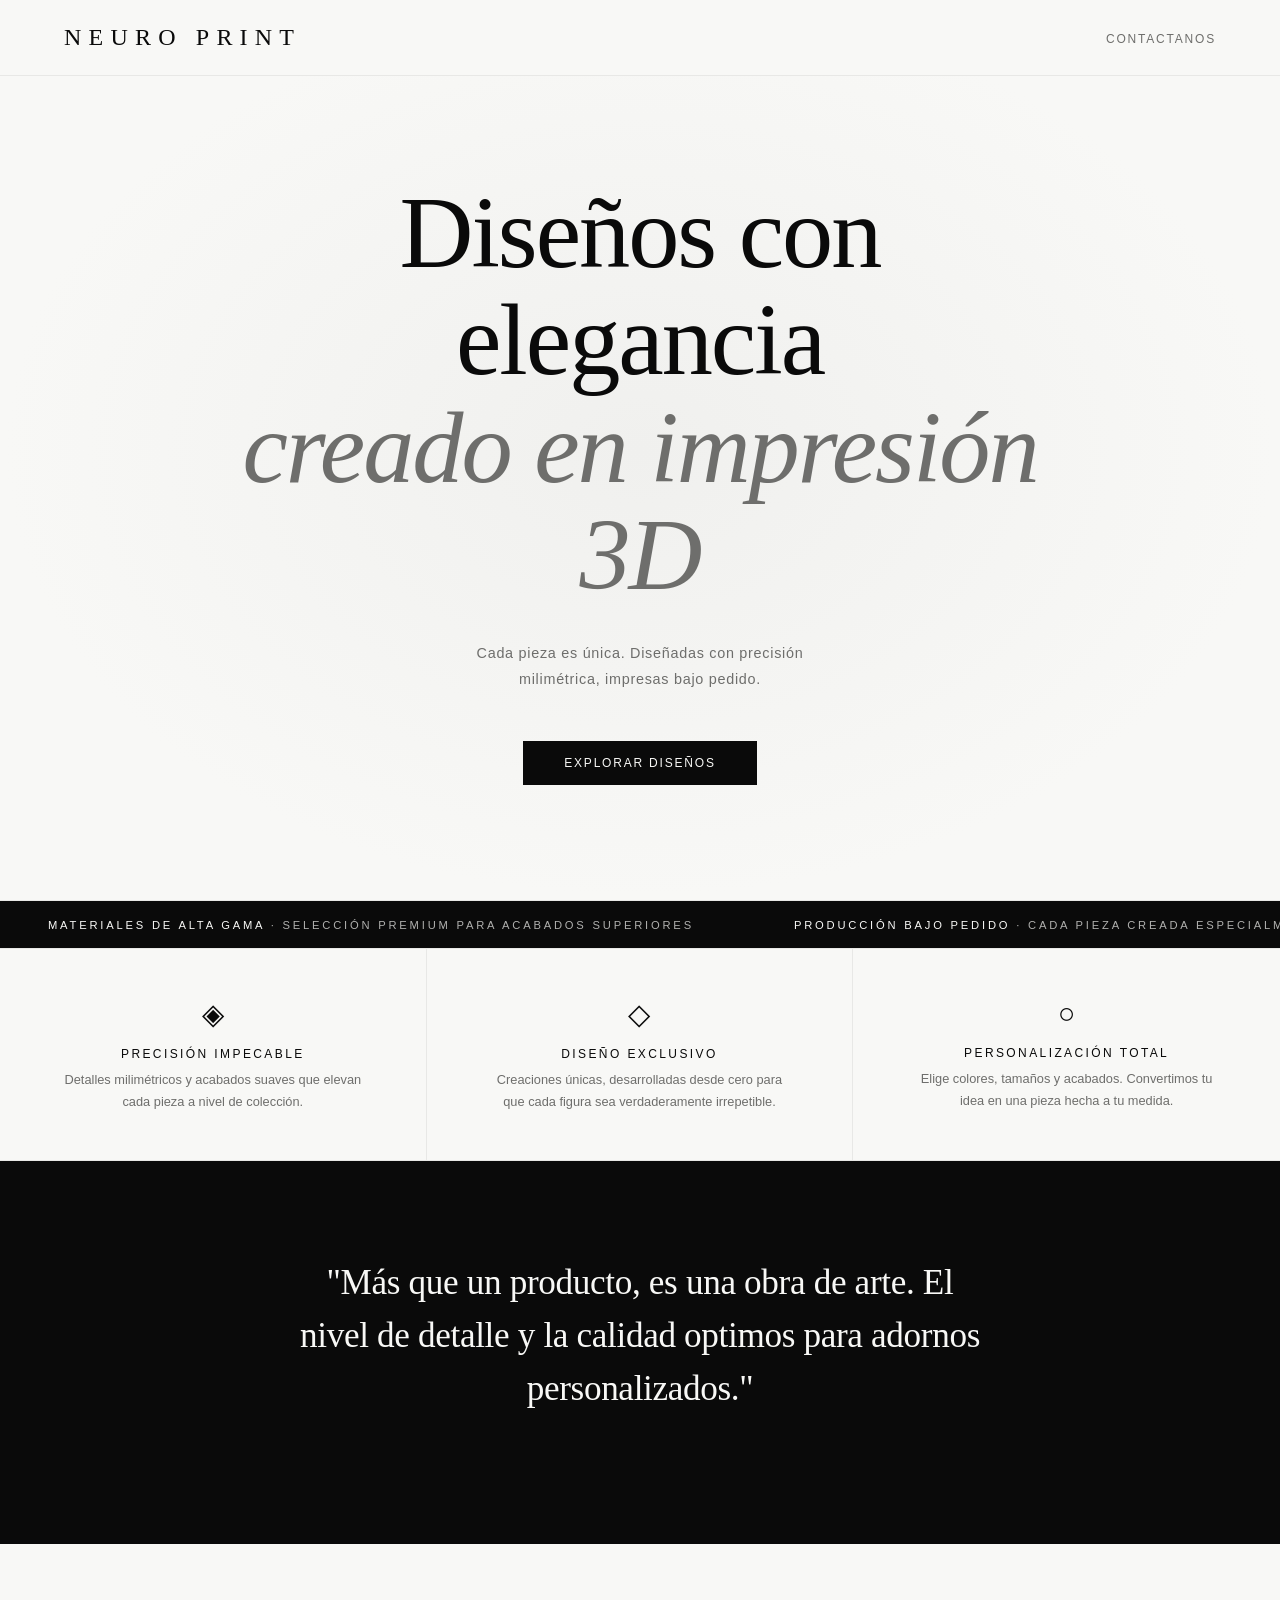
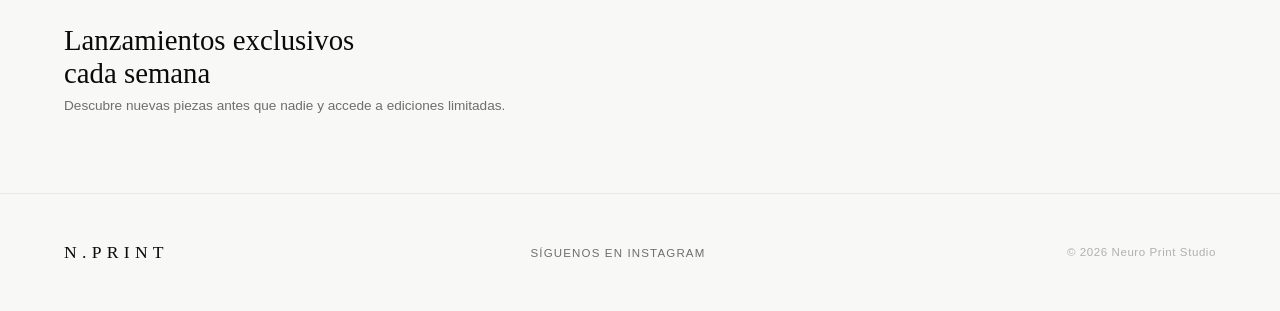
==== index.html @ f8717e04 "first commit" ====
<!DOCTYPE html>
<html lang="es">
<head>
<meta charset="UTF-8">
<meta name="viewport" content="width=device-width, initial-scale=1.0">
<title>NEURO PRINT</title>
<link rel="stylesheet" href="styles.css">
</head>
<body>

<!-- NAV -->
<nav>
  <div class="logo">NEURO PRINT</div>
  <ul class="nav-links">
    
    <li>
  <a href="https://wa.me/593983036256" target="_blank" rel="noopener noreferrer">
    Contactanos
  </a>
</li>
  </ul>
  

</nav>

<!-- HERO -->
<section class="hero">

 <h1>Diseños con elegancia<br><em>creado en impresión 3D</em></h1>
  <p class="hero-sub">Cada pieza es única. Diseñadas con precisión milimétrica, impresas bajo pedido.</p>
  <div class="hero-cta">
<a href="products.html" class="btn-primary">Explorar diseños</a>
  </div>
</section>

<!-- MARQUEE -->
<div class="marquee-wrap">
  <div class="marquee-inner">
  <span><b>Materiales de alta gama</b> · Selección premium para acabados superiores</span>
  <span><b>Producción bajo pedido</b> · Cada pieza creada especialmente para ti</span>
  <span><b>Detalle de precisión</b> · Superficies finas y definidas al máximo nivel</span>
  <span><b>Acabado artístico</b> · Toque final cuidado pieza por pieza</span>
  <span><b>Diseño exclusivo</b> · Ediciones únicas y limitadas</span>

  <span><b>Materiales de alta gama</b> · Selección premium para acabados superiores</span>
  <span><b>Producción bajo pedido</b> · Cada pieza creada especialmente para ti</span>
  <span><b>Detalle de precisión</b> · Superficies finas y definidas al máximo nivel</span>
  <span><b>Acabado artístico</b> · Toque final cuidado pieza por pieza</span>
  <span><b>Diseño exclusivo</b> · Ediciones únicas y limitadas</span>
</div>
</div>

<!-- PRODUCTS -->
<section id="productos">


<!-- FEATURES -->
<div class="feature-strip">
  <div class="feature-item">
    <span class="feature-icon">◈</span>
    <p class="feature-title">Precisión impecable</p>
    <p class="feature-text">
      Detalles milimétricos y acabados suaves que elevan cada pieza a nivel de colección.
    </p>
  </div>

  <div class="feature-item">
    <span class="feature-icon">◇</span>
    <p class="feature-title">Diseño exclusivo</p>
    <p class="feature-text">
      Creaciones únicas, desarrolladas desde cero para que cada figura sea verdaderamente irrepetible.
    </p>
  </div>

  <div class="feature-item">
    <span class="feature-icon">○</span>
    <p class="feature-title">Personalización total</p>
    <p class="feature-text">
      Elige colores, tamaños y acabados. Convertimos tu idea en una pieza hecha a tu medida.
    </p>
  </div>
</div>

<!-- TESTIMONIAL -->
<div class="testimonial-section">
  <p class="testimonial-quote">
    "Más que un producto, es una obra de arte. El nivel de detalle y la calidad optimos para adornos personalizados."
  </p>
  
</div>

<!-- NEWSLETTER -->
<div class="newsletter">
  <div class="newsletter-text">
    <h3>Lanzamientos exclusivos<br>cada semana</h3>
    <p>
      Descubre nuevas piezas antes que nadie y accede a ediciones limitadas.
    </p>
  </div>

  
</div>

<!-- FOOTER -->
<footer>
  <div class="footer-logo">N.PRINT</div>
  <ul class="footer-links">
    <li>
  <a href="https://www.instagram.com/neuroprint26/" target="_blank" rel="noopener noreferrer">
    Síguenos en Instagram
  </a>
</li>

  </ul>
  <p class="footer-copy">© 2026 Neuro Print Studio</p>
</footer>

<!-- MODAL -->
<div class="modal-overlay" id="modal" onclick="closeModal(event)">
  <div class="modal" id="modalContent">
    <div class="modal-img" id="modalImg"></div>
    <div class="modal-content">
      <button class="modal-close" onclick="document.getElementById('modal').classList.remove('open')">×</button>
      <p class="modal-cat" id="modalCat"></p>
      <h2 class="modal-name" id="modalName"></h2>
      <p class="modal-desc" id="modalDesc"></p>
      <div class="modal-specs" id="modalSpecs"></div>
      <p class="modal-price" id="modalPrice"></p>
      <button class="modal-add" onclick="addToCart()">Agregar al carrito</button>
    </div>
  </div>
</div>

<!-- TOAST -->
<div class="toast" id="toast"></div>

<script src="app.js"></script>
</body>
</html>
---- styles.css ----
* { margin: 0; padding: 0; box-sizing: border-box; }

:root {
  --black: #0a0a0a;
  --white: #f8f8f6;
  --gray-100: #e8e8e6;
  --gray-300: #b0b0ae;
  --gray-500: #6e6e6c;
  --gray-700: #3a3a38;
  --accent: #1a1a1a;
}

body {
  background: var(--white);
  color: var(--black);
  font-family: 'Georgia', serif;
  overflow-x: hidden;
}

/* ─── NAV ─── */
nav {
  position: fixed;
  top: 0; left: 0; right: 0;
  z-index: 100;
  display: flex;
  justify-content: space-between;
  align-items: center;
  padding: 1.5rem 5vw;
  background: var(--white);
  border-bottom: 1px solid var(--gray-100);
}

.logo {
  font-size: 1.5rem;
  font-weight: normal;
  letter-spacing: 0.3em;
  text-transform: uppercase;
  color: var(--black);
}

.nav-links {
  display: flex;
  gap: 2.5rem;
  list-style: none;
}

.nav-links a {
  font-family: 'Helvetica Neue', sans-serif;
  font-size: 0.75rem;
  letter-spacing: 0.15em;
  text-transform: uppercase;
  color: var(--gray-500);
  text-decoration: none;
  transition: color 0.2s;
}

.nav-links a:hover { color: var(--black); }

.cart-btn {
  font-family: 'Helvetica Neue', sans-serif;
  font-size: 0.75rem;
  letter-spacing: 0.15em;
  text-transform: uppercase;
  background: var(--black);
  color: var(--white);
  border: none;
  padding: 0.6rem 1.4rem;
  cursor: pointer;
  transition: background 0.2s;
}

.cart-btn:hover { background: var(--gray-700); }

/* ─── HERO ─── */
.hero {
  min-height: 100vh;
  display: flex;
  flex-direction: column;
  justify-content: center;
  align-items: center;
  text-align: center;
  padding: 8rem 5vw 4rem;
  position: relative;
  overflow: hidden;
}

.hero::before {
  content: '';
  position: absolute;
  inset: 0;
  background: radial-gradient(ellipse at center, #f0f0ee 0%, var(--white) 70%);
  z-index: 0;
}

.hero-eyebrow {
  font-family: 'Helvetica Neue', sans-serif;
  font-size: 0.7rem;
  letter-spacing: 0.4em;
  text-transform: uppercase;
  color: var(--gray-500);
  margin-bottom: 2rem;
  position: relative;
  z-index: 1;
}

.hero h1 {
  font-size: clamp(3rem, 8vw, 7rem);
  font-weight: normal;
  line-height: 1.05;
  letter-spacing: -0.02em;
  color: var(--black);
  position: relative;
  z-index: 1;
  max-width: 800px;
}

.hero h1 em {
  font-style: italic;
  color: var(--gray-500);
}

.hero-sub {
  font-family: 'Helvetica Neue', sans-serif;
  font-size: 0.9rem;
  color: var(--gray-500);
  margin-top: 2rem;
  letter-spacing: 0.05em;
  position: relative;
  z-index: 1;
  max-width: 400px;
  line-height: 1.8;
}

.hero-cta {
  margin-top: 3rem;
  display: flex;
  gap: 1rem;
  position: relative;
  z-index: 1;
}

.btn-primary {
  font-family: 'Helvetica Neue', sans-serif;
  font-size: 0.75rem;
  letter-spacing: 0.15em;
  text-transform: uppercase;
  background: var(--black);
  color: var(--white);
  border: 1px solid var(--black);
  padding: 0.9rem 2.5rem;
  cursor: pointer;
  text-decoration: none;
  transition: all 0.2s;
  display: inline-block;
}

.btn-primary:hover {
  background: transparent;
  color: var(--black);
}

.btn-secondary {
  font-family: 'Helvetica Neue', sans-serif;
  font-size: 0.75rem;
  letter-spacing: 0.15em;
  text-transform: uppercase;
  background: transparent;
  color: var(--black);
  border: 1px solid var(--gray-300);
  padding: 0.9rem 2.5rem;
  cursor: pointer;
  text-decoration: none;
  transition: all 0.2s;
  display: inline-block;
}

.btn-secondary:hover { border-color: var(--black); }

/* ─── MARQUEE ─── */
.marquee-wrap {
  border-top: 1px solid var(--gray-100);
  border-bottom: 1px solid var(--gray-100);
  overflow: hidden;
  white-space: nowrap;
  padding: 0.9rem 0;
  background: var(--black);
}

.marquee-inner {
  display: inline-block;
  animation: marquee 35s linear infinite;
}

.marquee-inner span {
  font-family: 'Helvetica Neue', sans-serif;
  font-size: 0.7rem;
  letter-spacing: 0.25em;
  text-transform: uppercase;
  color: var(--gray-300);
  margin: 0 3rem;
}

.marquee-inner span b {
  color: var(--white);
  font-weight: normal;
}

@keyframes marquee {
  from { transform: translateX(0); }
  to   { transform: translateX(-50%); }
}

/* ─── SECTION HEADER ─── */
.section-header {
  padding: 5rem 5vw 2.5rem;
  display: flex;
  justify-content: space-between;
  align-items: flex-end;
  border-bottom: 1px solid var(--gray-100);
}

.section-label {
  font-family: 'Helvetica Neue', sans-serif;
  font-size: 0.7rem;
  letter-spacing: 0.3em;
  text-transform: uppercase;
  color: var(--gray-500);
  margin-bottom: 0.7rem;
}

.section-title {
  font-size: 2.5rem;
  font-weight: normal;
  letter-spacing: -0.02em;
}

.view-all {
  font-family: 'Helvetica Neue', sans-serif;
  font-size: 0.75rem;
  letter-spacing: 0.15em;
  text-transform: uppercase;
  color: var(--gray-500);
  text-decoration: none;
  border-bottom: 1px solid var(--gray-300);
  padding-bottom: 0.1rem;
  transition: color 0.2s, border-color 0.2s;
}

.view-all:hover { color: var(--black); border-color: var(--black); }

/* ─── FILTERS ─── */
.filters {
  padding: 1.5rem 5vw;
  display: flex;
  gap: 0.5rem;
  border-bottom: 1px solid var(--gray-100);
  flex-wrap: wrap;
}

.filter-btn {
  font-family: 'Helvetica Neue', sans-serif;
  font-size: 0.7rem;
  letter-spacing: 0.12em;
  text-transform: uppercase;
  padding: 0.4rem 1.1rem;
  border: 1px solid var(--gray-300);
  background: transparent;
  color: var(--gray-500);
  cursor: pointer;
  transition: all 0.2s;
}

.filter-btn:hover,
.filter-btn.active {
  background: var(--black);
  color: var(--white);
  border-color: var(--black);
}

/* ─── PRODUCT GRID ─── */
.products-grid {
  display: grid;
  grid-template-columns: repeat(auto-fill, minmax(300px, 1fr));
  gap: 0;
  padding: 0 5vw;
  border-bottom: 1px solid var(--gray-100);
}

.product-card {
  border-right: 1px solid var(--gray-100);
  border-bottom: 1px solid var(--gray-100);
  padding: 2.5rem 1.5rem;
  cursor: pointer;
  transition: background 0.2s;
  position: relative;
  display: none;
}

.product-card.visible { display: block; }
.product-card:hover   { background: #f4f4f2; }

.product-visual {
  width: 100%;
  aspect-ratio: 1;
  background: var(--gray-100);
  margin-bottom: 1.5rem;
  display: flex;
  align-items: center;
  justify-content: center;
  overflow: hidden;
  position: relative;
}

.product-visual svg {
  width: 60%;
  height: 60%;
  transition: transform 0.4s ease;
}

.product-card:hover .product-visual svg {
  transform: scale(1.05) rotate(3deg);
}

.product-badge {
  position: absolute;
  top: 1rem;
  left: 1rem;
  font-family: 'Helvetica Neue', sans-serif;
  font-size: 0.6rem;
  letter-spacing: 0.15em;
  text-transform: uppercase;
  padding: 0.25rem 0.6rem;
  background: var(--black);
  color: var(--white);
}

.product-badge.limited { background: var(--gray-500); }

.product-meta {
  font-family: 'Helvetica Neue', sans-serif;
  font-size: 0.65rem;
  letter-spacing: 0.2em;
  text-transform: uppercase;
  color: var(--gray-500);
  margin-bottom: 0.4rem;
}

.product-name {
  font-size: 1.2rem;
  font-weight: normal;
  letter-spacing: -0.01em;
  margin-bottom: 0.4rem;
  line-height: 1.3;
}

.product-desc {
  font-family: 'Helvetica Neue', sans-serif;
  font-size: 0.8rem;
  color: var(--gray-500);
  line-height: 1.6;
  margin-bottom: 1.2rem;
}

.product-footer {
  display: flex;
  justify-content: space-between;
  align-items: center;
}

.product-price {
  font-family: 'Helvetica Neue', sans-serif;
  font-size: 1rem;
  letter-spacing: 0.05em;
  color: var(--black);
}

.add-to-cart {
  font-family: 'Helvetica Neue', sans-serif;
  font-size: 0.65rem;
  letter-spacing: 0.15em;
  text-transform: uppercase;
  background: transparent;
  color: var(--black);
  border: 1px solid var(--black);
  padding: 0.45rem 1rem;
  cursor: pointer;
  transition: all 0.2s;
}

.add-to-cart:hover {
  background: var(--black);
  color: var(--white);
}

/* ─── FEATURE STRIP ─── */
.feature-strip {
  display: grid;
  grid-template-columns: repeat(3, 1fr);
  border-bottom: 1px solid var(--gray-100);
}

.feature-item {
  padding: 3rem 5vw;
  border-right: 1px solid var(--gray-100);
  text-align: center;
}

.feature-item:last-child { border-right: none; }

.feature-icon {
  font-size: 1.8rem;
  margin-bottom: 1rem;
  display: block;
}

.feature-title {
  font-family: 'Helvetica Neue', sans-serif;
  font-size: 0.75rem;
  letter-spacing: 0.2em;
  text-transform: uppercase;
  margin-bottom: 0.5rem;
}

.feature-text {
  font-family: 'Helvetica Neue', sans-serif;
  font-size: 0.8rem;
  color: var(--gray-500);
  line-height: 1.7;
}

/* ─── TESTIMONIAL ─── */
.testimonial-section {
  padding: 6rem 5vw;
  text-align: center;
  background: var(--black);
  color: var(--white);
}

.testimonial-quote {
  font-size: clamp(1.4rem, 3vw, 2.2rem);
  font-weight: normal;
  line-height: 1.5;
  max-width: 700px;
  margin: 0 auto 2rem;
  letter-spacing: -0.01em;
}

.testimonial-author {
  font-family: 'Helvetica Neue', sans-serif;
  font-size: 0.75rem;
  letter-spacing: 0.25em;
  text-transform: uppercase;
  color: var(--gray-300);
}

/* ─── NEWSLETTER ─── */
.newsletter {
  padding: 5rem 5vw;
  display: flex;
  justify-content: space-between;
  align-items: center;
  gap: 3rem;
  border-bottom: 1px solid var(--gray-100);
  flex-wrap: wrap;
}

.newsletter-text h3 {
  font-size: 1.8rem;
  font-weight: normal;
  margin-bottom: 0.5rem;
}

.newsletter-text p {
  font-family: 'Helvetica Neue', sans-serif;
  font-size: 0.85rem;
  color: var(--gray-500);
}

.newsletter-form {
  display: flex;
  gap: 0;
  flex: 1;
  max-width: 420px;
}

.newsletter-form input {
  flex: 1;
  padding: 0.8rem 1.2rem;
  border: 1px solid var(--gray-300);
  border-right: none;
  font-family: 'Helvetica Neue', sans-serif;
  font-size: 0.85rem;
  background: transparent;
  outline: none;
  color: var(--black);
}

.newsletter-form input::placeholder { color: var(--gray-300); }

.newsletter-form button {
  font-family: 'Helvetica Neue', sans-serif;
  font-size: 0.7rem;
  letter-spacing: 0.15em;
  text-transform: uppercase;
  padding: 0.8rem 1.5rem;
  background: var(--black);
  color: var(--white);
  border: 1px solid var(--black);
  cursor: pointer;
  white-space: nowrap;
  transition: background 0.2s;
}

.newsletter-form button:hover { background: var(--gray-700); }

/* ─── FOOTER ─── */
footer {
  padding: 3rem 5vw;
  display: flex;
  justify-content: space-between;
  align-items: center;
  flex-wrap: wrap;
  gap: 1rem;
}

.footer-logo {
  font-size: 1.1rem;
  letter-spacing: 0.3em;
  text-transform: uppercase;
}

.footer-links {
  display: flex;
  gap: 2rem;
  list-style: none;
}

.footer-links a {
  font-family: 'Helvetica Neue', sans-serif;
  font-size: 0.72rem;
  letter-spacing: 0.1em;
  text-transform: uppercase;
  color: var(--gray-500);
  text-decoration: none;
  transition: color 0.2s;
}

.footer-links a:hover { color: var(--black); }

.footer-copy {
  font-family: 'Helvetica Neue', sans-serif;
  font-size: 0.72rem;
  color: var(--gray-300);
  letter-spacing: 0.05em;
}

/* ─── MODAL ─── */
.modal-overlay {
  position: fixed;
  inset: 0;
  background: rgba(10,10,10,0.7);
  z-index: 200;
  display: none;
  align-items: center;
  justify-content: center;
  padding: 2rem;
}

.modal-overlay.open { display: flex; }

.modal {
  background: var(--white);
  width: 100%;
  max-width: 700px;
  max-height: 90vh;
  overflow-y: auto;
  display: grid;
  grid-template-columns: 1fr 1fr;
}

.modal-img {
  background: var(--gray-100);
  display: flex;
  align-items: center;
  justify-content: center;
  aspect-ratio: 1;
}

.modal-img svg { width: 65%; height: 65%; }

.modal-content { padding: 2.5rem; }

.modal-close {
  display: block;
  text-align: right;
  font-family: 'Helvetica Neue', sans-serif;
  font-size: 1.2rem;
  cursor: pointer;
  color: var(--gray-500);
  margin-bottom: 1.5rem;
  background: none;
  border: none;
  line-height: 1;
}

.modal-cat {
  font-family: 'Helvetica Neue', sans-serif;
  font-size: 0.65rem;
  letter-spacing: 0.25em;
  text-transform: uppercase;
  color: var(--gray-500);
  margin-bottom: 0.5rem;
}

.modal-name {
  font-size: 1.8rem;
  font-weight: normal;
  margin-bottom: 0.8rem;
  letter-spacing: -0.02em;
  line-height: 1.2;
}

.modal-desc {
  font-family: 'Helvetica Neue', sans-serif;
  font-size: 0.85rem;
  color: var(--gray-500);
  line-height: 1.8;
  margin-bottom: 1.5rem;
}

.modal-specs {
  border-top: 1px solid var(--gray-100);
  padding-top: 1.2rem;
  margin-bottom: 1.5rem;
}

.spec-row {
  display: flex;
  justify-content: space-between;
  font-family: 'Helvetica Neue', sans-serif;
  font-size: 0.78rem;
  padding: 0.4rem 0;
  border-bottom: 1px solid var(--gray-100);
}

.spec-row span:first-child { color: var(--gray-500); }

.modal-price {
  font-family: 'Helvetica Neue', sans-serif;
  font-size: 1.6rem;
  margin-bottom: 1.2rem;
}

.modal-add {
  width: 100%;
  font-family: 'Helvetica Neue', sans-serif;
  font-size: 0.75rem;
  letter-spacing: 0.15em;
  text-transform: uppercase;
  padding: 1rem;
  background: var(--black);
  color: var(--white);
  border: none;
  cursor: pointer;
  transition: background 0.2s;
}

.modal-add:hover { background: var(--gray-700); }

/* ─── TOAST ─── */
.toast {
  position: fixed;
  bottom: 2rem;
  right: 2rem;
  background: var(--black);
  color: var(--white);
  font-family: 'Helvetica Neue', sans-serif;
  font-size: 0.78rem;
  letter-spacing: 0.1em;
  padding: 0.9rem 1.5rem;
  z-index: 999;
  opacity: 0;
  transform: translateY(10px);
  transition: all 0.3s;
  pointer-events: none;
}

.toast.show { opacity: 1; transform: translateY(0); }

/* ─── RESPONSIVE ─── */
@media (max-width: 640px) {
  .modal          { grid-template-columns: 1fr; }
  .modal-img      { aspect-ratio: 4/3; }
  .feature-strip  { grid-template-columns: 1fr; }
  .feature-item   { border-right: none; border-bottom: 1px solid var(--gray-100); }
  .nav-links      { display: none; }
  .newsletter     { flex-direction: column; }
  .newsletter-form{ max-width: 100%; width: 100%; }
}
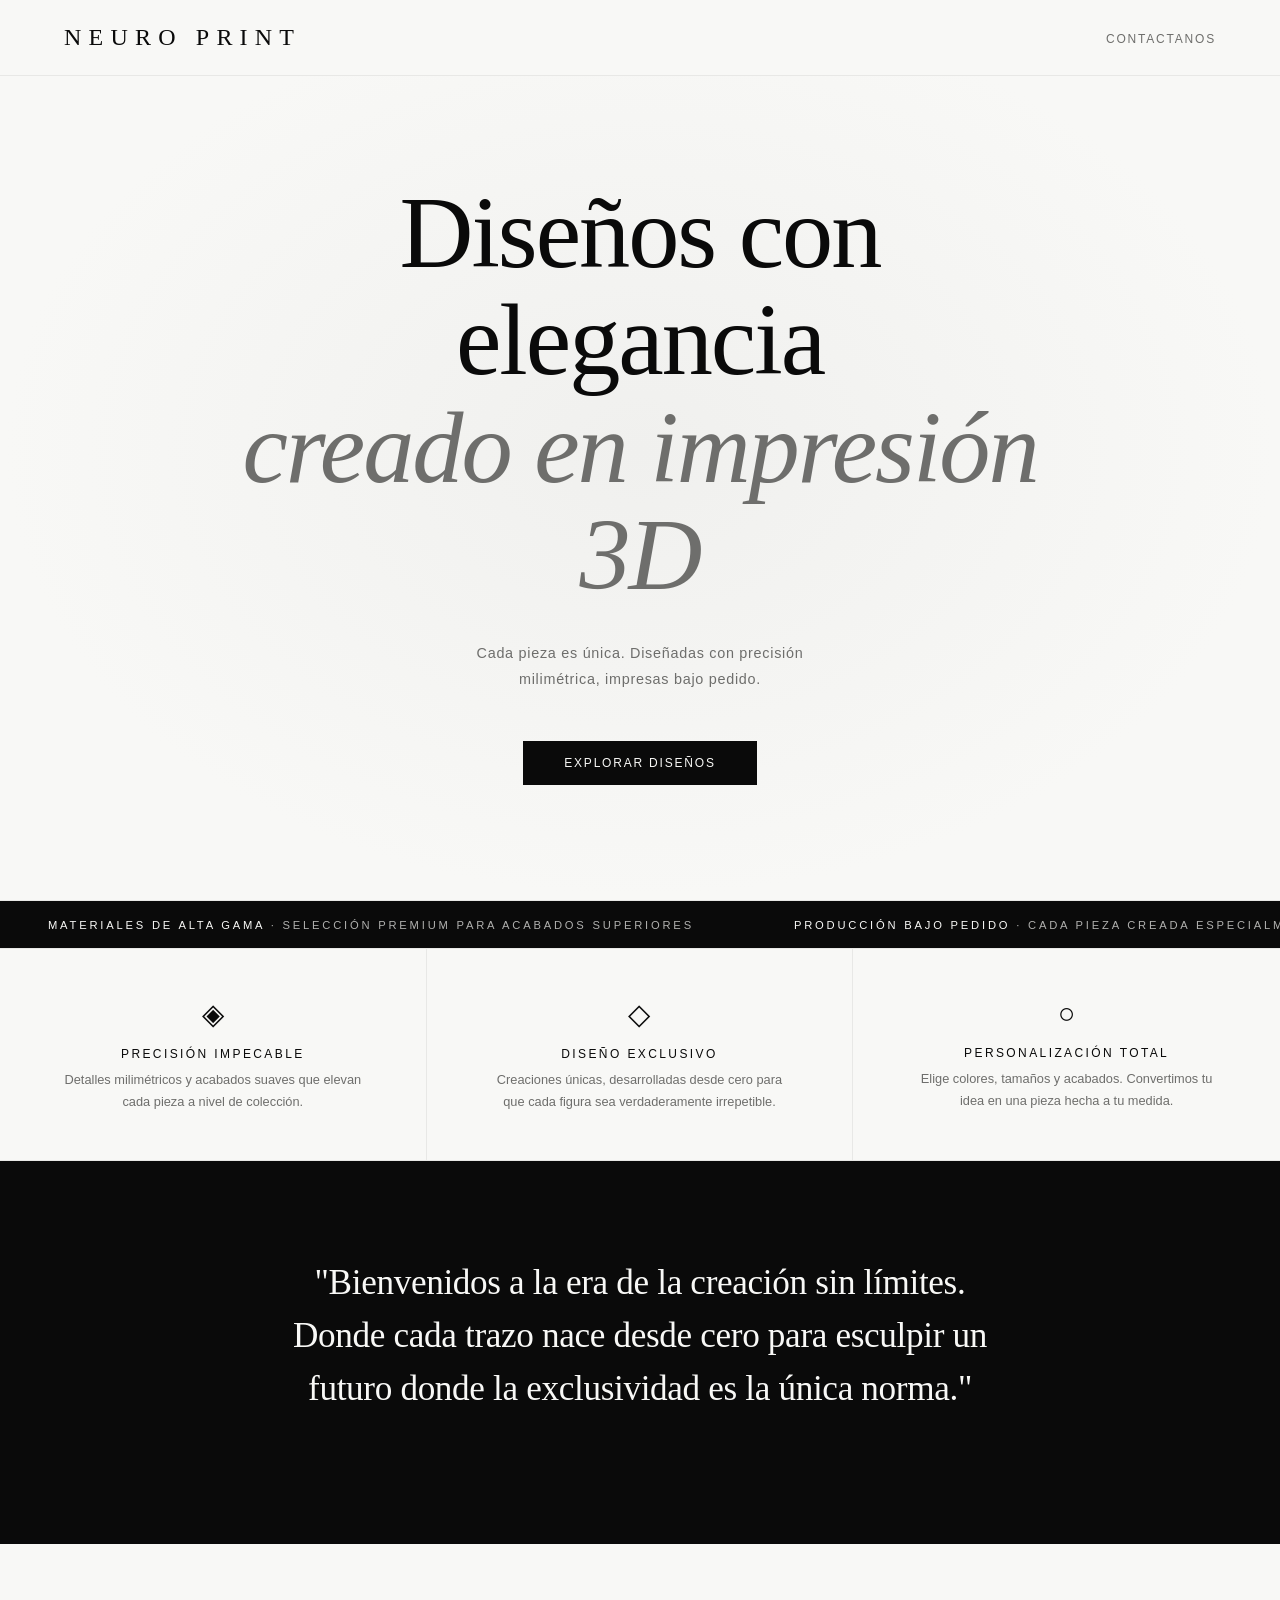
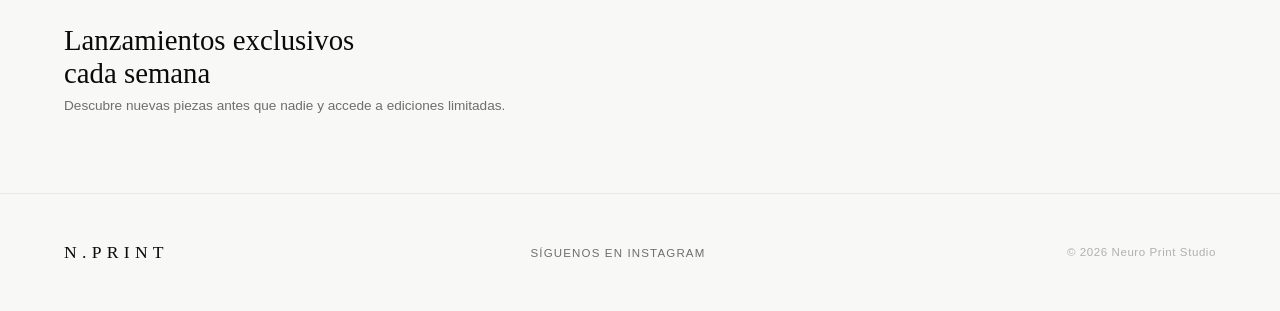
==== commit 120ccbb6: "ds" ====
--- a/index.html
+++ b/index.html
@@ -84,7 +84,7 @@
 <!-- TESTIMONIAL -->
 <div class="testimonial-section">
   <p class="testimonial-quote">
-    "Más que un producto, es una obra de arte. El nivel de detalle y la calidad optimos para adornos personalizados."
+   "Bienvenidos a la era de la creación sin límites. Donde cada trazo nace desde cero para esculpir un futuro donde la exclusividad es la única norma."
   </p>
   
 </div>
--- a/styles.css
+++ b/styles.css
@@ -391,6 +391,65 @@
   background: var(--black);
   color: var(--white);
 }
+
+/* Colores disponibles */
+.colors-btn {
+  font-family: 'Helvetica Neue', sans-serif;
+  font-size: 0.65rem;
+  letter-spacing: 0.15em;
+  text-transform: uppercase;
+  background: transparent;
+  color: var(--gray-500);
+  border: 1px solid var(--gray-300);
+  padding: 0.4rem 0.8rem;
+  cursor: pointer;
+  transition: all 0.2s;
+  margin-left: auto;
+}
+
+.colors-btn:hover {
+  background: var(--gray-100);
+  border-color: var(--black);
+  color: var(--black);
+}
+
+.colors-list {
+  position: absolute;
+  bottom: 100%;
+  left: 50%;
+  transform: translateX(-50%);
+  background: var(--white);
+  border: 1px solid var(--gray-100);
+  border-radius: 4px;
+  padding: 0.5rem;
+  white-space: nowrap;
+  opacity: 0;
+  visibility: hidden;
+  transition: all 0.2s;
+  z-index: 10;
+  box-shadow: 0 4px 12px rgba(0,0,0,0.1);
+  margin-bottom: 0.5rem;
+}
+
+.colors-list.show {
+  opacity: 1;
+  visibility: visible;
+  transform: translateX(-50%) translateY(-4px);
+}
+
+.color-option {
+  display: inline-block;
+  font-family: 'Helvetica Neue', sans-serif;
+  font-size: 0.65rem;
+  letter-spacing: 0.1em;
+  text-transform: uppercase;
+  background: var(--gray-100);
+  color: var(--gray-700);
+  padding: 0.3rem 0.6rem;
+  margin: 0.1rem;
+  border-radius: 3px;
+}
+
 
 /* ─── FEATURE STRIP ─── */
 .feature-strip {
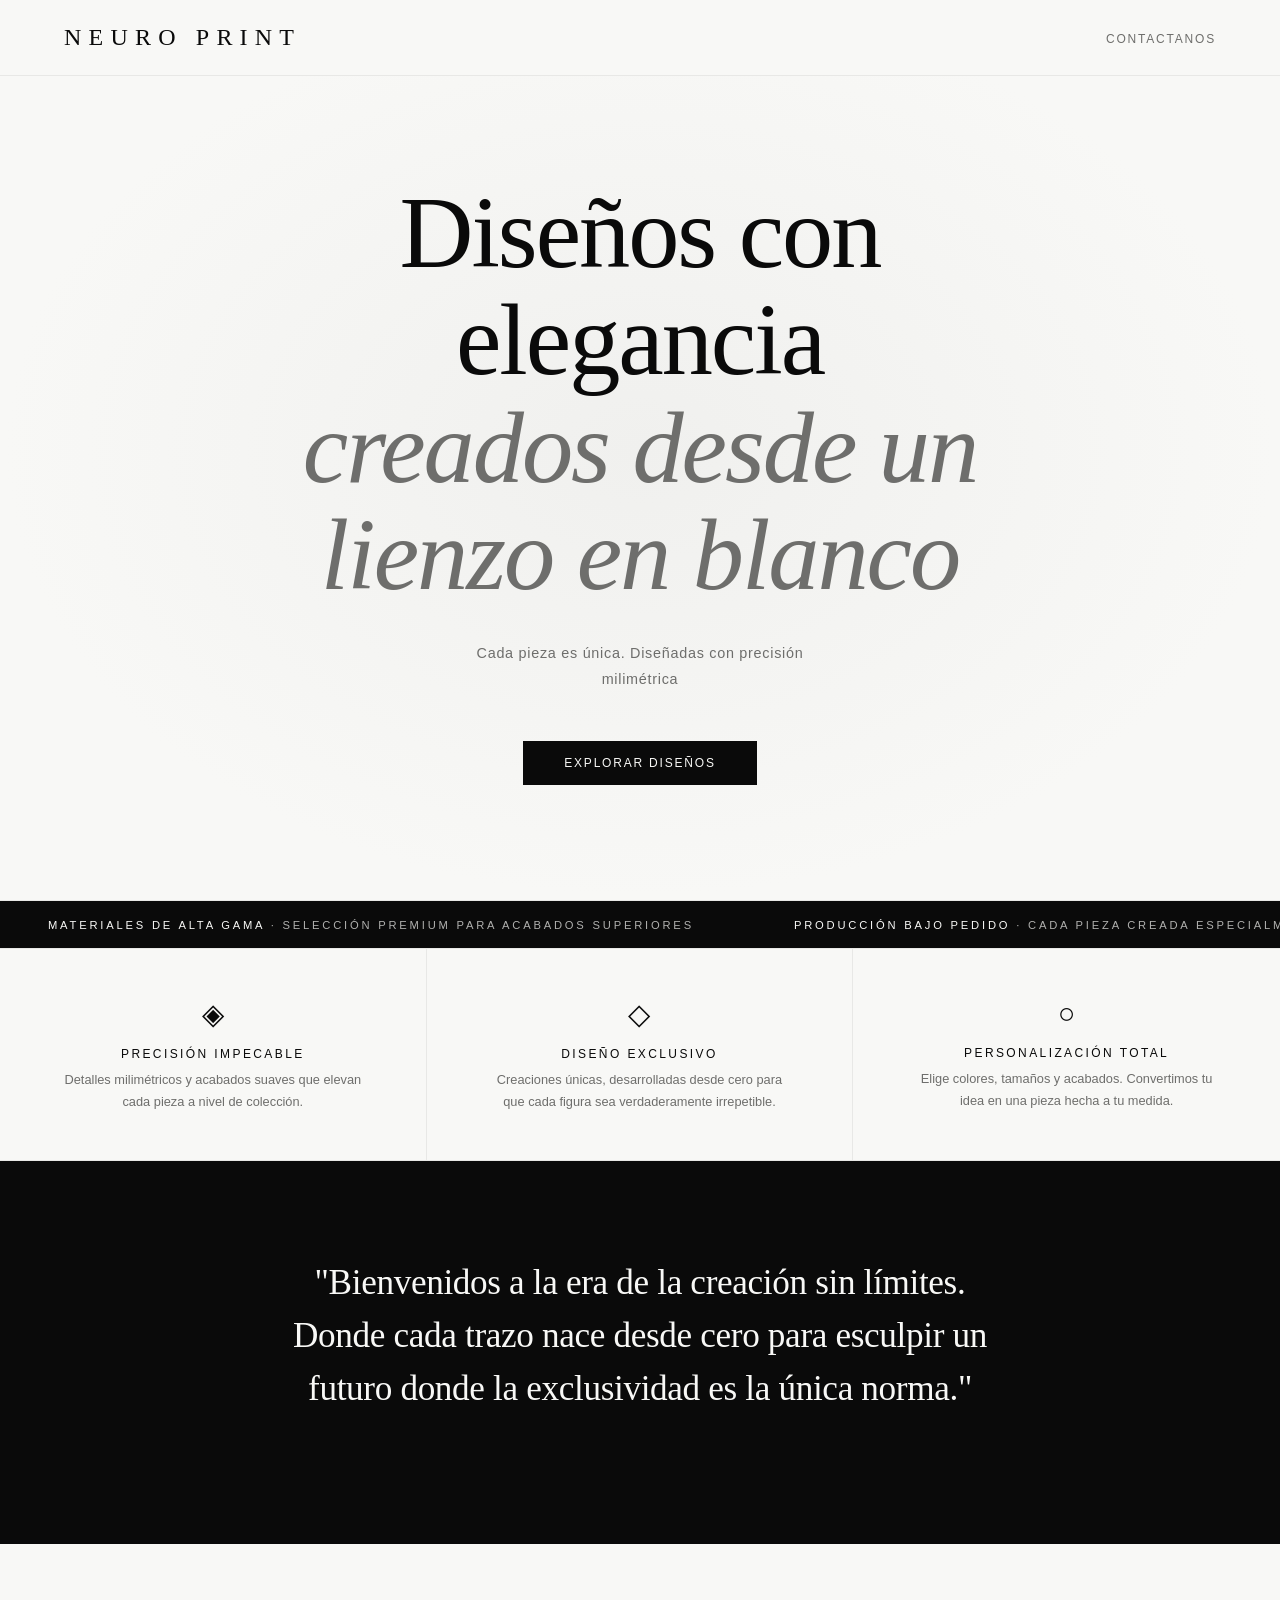
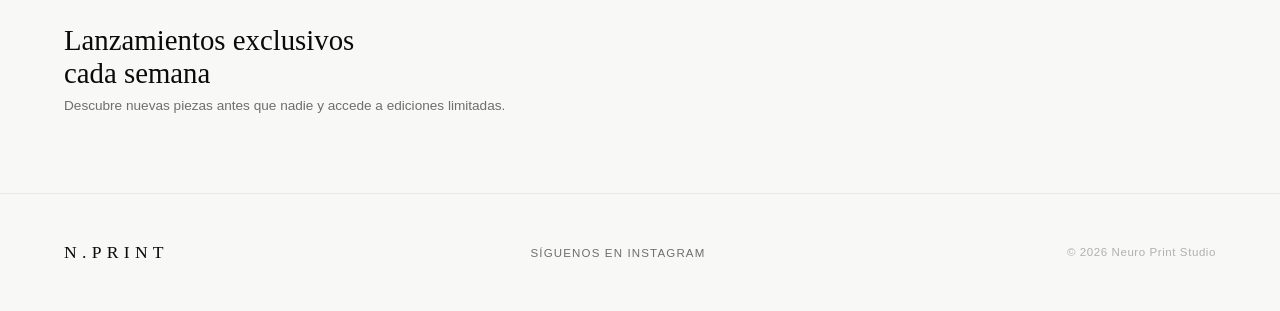
==== commit d9de6769: "gro" ====
--- a/index.html
+++ b/index.html
@@ -26,8 +26,8 @@
 <!-- HERO -->
 <section class="hero">
 
- <h1>Diseños con elegancia<br><em>creado en impresión 3D</em></h1>
-  <p class="hero-sub">Cada pieza es única. Diseñadas con precisión milimétrica, impresas bajo pedido.</p>
+ <h1>Diseños con elegancia<br><em>creados desde un lienzo en blanco</em></h1>
+  <p class="hero-sub">Cada pieza es única. Diseñadas con precisión milimétrica</p>
   <div class="hero-cta">
 <a href="products.html" class="btn-primary">Explorar diseños</a>
   </div>
